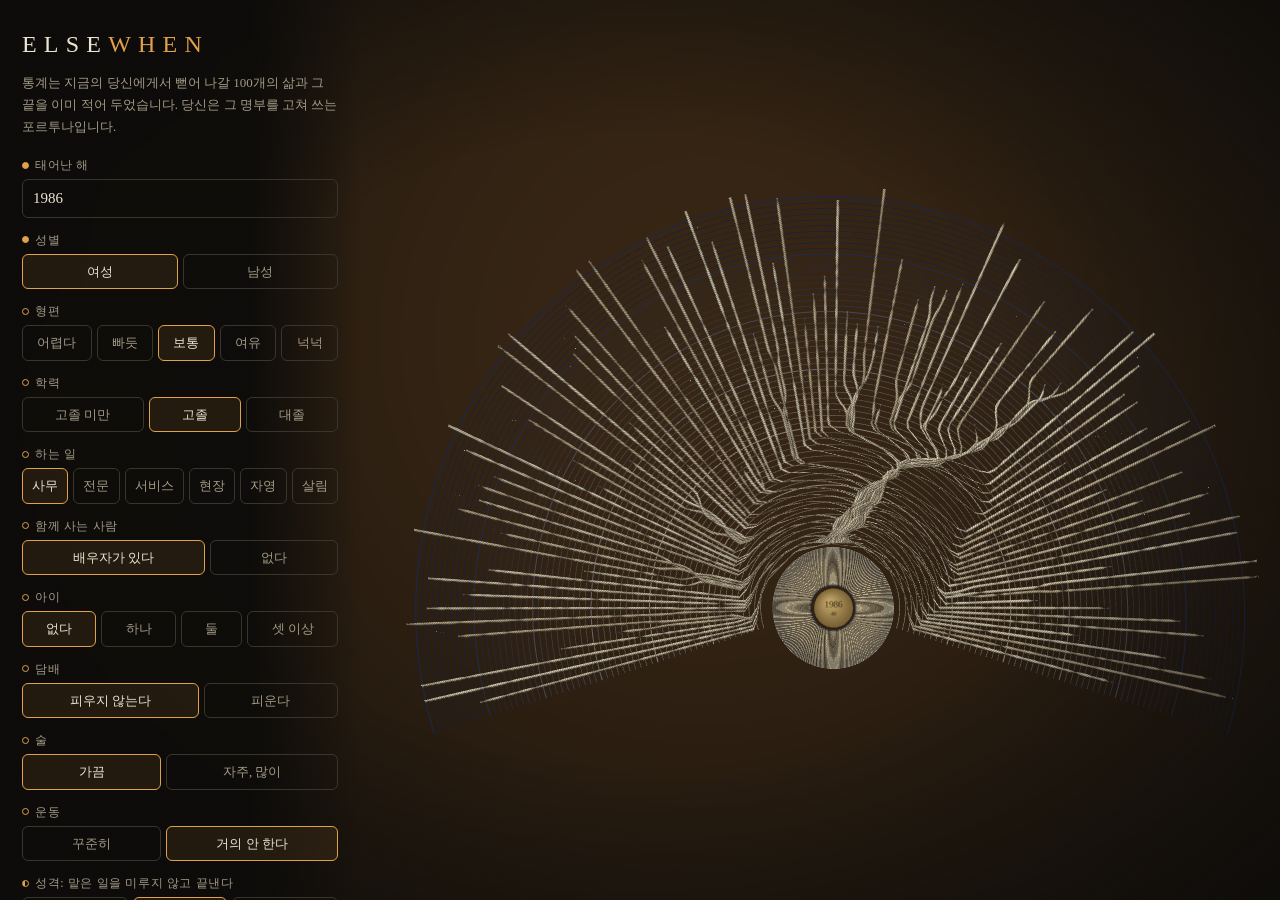
==== fortuna.html @ f563f28f "포르투나의 명부: 책이 먼저, 내기, 한 줄기에서 갈라지는 나무 무슨 게임인지 읽히도록 구조를 바꿨다 (fortuna.html).  - 책이 먼저 나온다: 통계가 써 놓은 100개" ====
<!doctype html>
<html lang="ko">
<head>
<meta charset="utf-8">
<meta name="viewport" content="width=device-width, initial-scale=1, viewport-fit=cover">
<meta name="theme-color" content="#0d0c0a">
<title>ELSEWHEN</title>
<style>
  :root { --ink: #ece4d2; --soft: #a39a86; --dim: #6b6558; --amber: #e2a04a; --line: #3a352c; --bg: #0d0c0a; }
  * { box-sizing: border-box; }
  html, body { height: 100%; margin: 0; background: var(--bg); color: var(--ink); overflow: hidden; }
  body { font: 15px/1.5 "Noto Serif KR", "Nanum Myeongjo", "AppleMyungjo", "Batang", Georgia, serif; -webkit-user-select: none; user-select: none; }
  canvas { position: fixed; inset: 0; width: 100%; height: 100%; display: block; touch-action: none; }
  .vignette { position: fixed; inset: 0; pointer-events: none; background: radial-gradient(ellipse at 50% 50%, rgba(13,12,10,0) 50%, rgba(13,12,10,0.8) 100%); }
  #hud { position: fixed; inset: 0; pointer-events: none; }
  .fade { opacity: 0; transition: opacity 0.9s; }
  .show { opacity: 1 !important; }
  [hidden] { display: none !important; }

  /* 입력 */
  #form { position: fixed; left: 0; top: 0; bottom: 0; width: min(360px, 100%); padding: 26px 22px 26px; overflow-y: auto; pointer-events: auto;
    background: linear-gradient(to right, rgba(13,12,10,0.94) 70%, rgba(13,12,10,0)); transition: opacity 0.8s, transform 0.8s; }
  #form { scrollbar-width: thin; scrollbar-color: #3a352c transparent; }
  #form::-webkit-scrollbar { width: 6px; }
  #form::-webkit-scrollbar-thumb { background: #3a352c; border-radius: 3px; }
  #form.gone { opacity: 0; transform: translateX(-30px); pointer-events: none; }
  #form h1 { margin: 0; font-size: 24px; font-weight: 500; letter-spacing: 0.3em; }
  #form h1 span { color: var(--amber); }
  #form .lead { margin: 10px 0 18px; font-size: 13px; color: var(--soft); line-height: 1.7; }
  .field { margin-top: 13px; }
  .field label { display: flex; align-items: center; gap: 6px; font-size: 12px; color: var(--soft); margin-bottom: 5px; letter-spacing: 0.05em; }
  .grade { width: 7px; height: 7px; border-radius: 50%; border: 1px solid var(--amber); display: inline-block; }
  .grade.stat { background: var(--amber); }
  .grade.research { background: linear-gradient(to right, var(--amber) 50%, transparent 50%); }
  .seg { display: flex; flex-wrap: wrap; gap: 5px; }
  .seg button { flex: 1 1 auto; padding: 7px 8px; font: inherit; font-size: 13px; color: var(--soft); background: transparent; border: 1px solid var(--line); border-radius: 6px; cursor: pointer; }
  .seg button[aria-pressed="true"] { color: var(--ink); border-color: var(--amber); background: rgba(226,160,74,0.1); }
  #year { width: 100%; padding: 7px 10px; font: inherit; font-size: 15px; color: var(--ink); background: transparent; border: 1px solid var(--line); border-radius: 6px; }
  #react { margin-top: 16px; min-height: 20px; font-size: 13px; color: var(--amber); letter-spacing: 0.04em; }
  #begin { margin-top: 10px; width: 100%; padding: 12px; font: inherit; font-size: 15px; letter-spacing: 0.2em; color: #1b1509; background: var(--amber); border: 0; border-radius: 8px; cursor: pointer; }
  .legend { margin-top: 14px; font-size: 11px; color: var(--dim); line-height: 1.8; }
  .legend .grade { margin-right: 4px; }

  /* 명부 */
  #ledger { position: absolute; right: 18px; top: 18px; bottom: 18px; width: 150px; text-align: right; pointer-events: none; }
  #ledger h2 { margin: 0 0 8px; font-size: 12px; font-weight: 500; color: var(--soft); letter-spacing: 0.25em; }
  #ledger h2 b { color: var(--ink); font-weight: 500; letter-spacing: 0.05em; margin-left: 6px; font-variant-numeric: tabular-nums; }
  #ledger ol { list-style: none; margin: 0; padding: 0; max-height: calc(100% - 30px); overflow: hidden;
    -webkit-mask-image: linear-gradient(to bottom, #000 55%, transparent); mask-image: linear-gradient(to bottom, #000 55%, transparent); }
  #ledger li { font-size: 13px; line-height: 1.9; font-style: italic; color: var(--soft); font-variant-numeric: tabular-nums; animation: ink 1.1s ease-out; pointer-events: auto; cursor: pointer; white-space: nowrap; }
  #ledger li b { font-weight: 500; font-style: normal; color: var(--ink); margin-right: 6px; }
  #ledger li:first-child { color: var(--ink); }
  @keyframes ink { from { opacity: 0; color: var(--amber); letter-spacing: 0.12em; } to { opacity: 1; letter-spacing: 0; } }
  #alive { position: absolute; left: 20px; bottom: 18px; font-size: 13px; color: var(--dim); font-variant-numeric: tabular-nums; letter-spacing: 0.08em; }

  /* 책 */
  #book { position: fixed; inset: 0; display: flex; align-items: center; justify-content: center; padding: 16px; pointer-events: none; background: rgba(13,12,10,0.72); }
  #book.show { pointer-events: auto; }
  #book .page { width: min(600px, 100%); max-height: 100%; overflow-y: auto; padding: 30px 30px 26px; background: #16130f; border: 1px solid var(--line); border-radius: 6px; box-shadow: 0 30px 80px rgba(0,0,0,0.6); scrollbar-width: thin; scrollbar-color: #3a352c transparent; }
  #book .kicker { margin: 0; font-size: 12px; color: var(--amber); letter-spacing: 0.25em; }
  #book h2 { margin: 6px 0 14px; font-size: 26px; font-weight: 500; letter-spacing: 0.12em; }
  #book .say { margin: 0 0 14px; font-size: 17px; line-height: 1.75; }
  #book .say b { color: var(--amber); font-weight: 500; }
  #book .say.small { font-size: 15px; margin: 18px 0 10px; }
  #bookList { list-style: none; margin: 0; padding: 12px 0; max-height: 34vh; overflow-y: auto; display: grid; grid-template-columns: 1fr 1fr; column-gap: 28px; border-top: 1px solid var(--line); border-bottom: 1px solid var(--line); scrollbar-width: thin; scrollbar-color: #3a352c transparent; }
  #bookList li { font-size: 13px; line-height: 1.85; font-style: italic; color: var(--soft); font-variant-numeric: tabular-nums; break-inside: avoid; }
  #bookList li i { font-style: normal; color: var(--dim); margin-right: 8px; font-size: 11px; }
  #bookList li s { color: var(--dim); }
  #bookList li em { color: var(--amber); font-style: italic; margin-left: 6px; }
  #bookList li.late em { color: #d98b7a; }
  #bookWager button { font-size: 15px; padding: 10px; }
  #bookGo, #bookAgain { margin-top: 16px; width: 100%; padding: 12px; font: inherit; font-size: 15px; letter-spacing: 0.2em; color: #1b1509; background: var(--amber); border: 0; border-radius: 8px; cursor: pointer; }
  #bookAgain { margin-top: 8px; background: transparent; color: var(--soft); border: 1px solid var(--line); }
  #bookGo:disabled { opacity: 0.35; cursor: default; }
  #count { position: absolute; left: 20px; top: 18px; font-size: 13px; color: var(--soft); letter-spacing: 0.06em; text-shadow: 0 0 12px var(--bg); }
  #count b { color: var(--amber); font-size: 22px; font-weight: 500; margin: 0 6px; font-variant-numeric: tabular-nums; }
  #labels span { position: absolute; transform: translate(-50%, -50%); font-size: 12px; color: var(--soft); white-space: nowrap; text-shadow: 0 0 8px var(--bg), 0 0 3px var(--bg); opacity: 0; transition: opacity 0.8s; pointer-events: none; }
  #labels span.age { color: var(--dim); font-size: 11px; font-variant-numeric: tabular-nums; }
  #labels span.goal { color: var(--amber); letter-spacing: 0.1em; }
  @media (max-width: 640px) { #bookList { grid-template-columns: 1fr; } #book .page { padding: 22px 18px; } }

  .dot { display: inline-block; width: 9px; height: 9px; border-radius: 50%; margin-right: 9px; }
  .dot.warm { background: #ecb878; }
  .dot.cool { background: #8db7dc; }

  /* 질문 */
  #ask span { position: absolute; left: 0; right: 0; text-align: center; font-size: 17px; letter-spacing: 0.1em; text-shadow: 0 0 18px var(--bg), 0 0 6px var(--bg); }
  #ask #optA { top: 9vh; }
  #ask #optB { bottom: 12vh; }
  #ask em { position: absolute; left: 0; right: 0; top: 4.5vh; text-align: center; font-style: normal; font-size: 13px; color: var(--amber); letter-spacing: 0.3em; text-shadow: 0 0 12px var(--bg), 0 0 4px var(--bg); }
  #hint2 { position: absolute; left: 0; right: 0; bottom: 5vh; text-align: center; font-size: 13px; color: var(--soft); letter-spacing: 0.18em; text-shadow: 0 0 12px var(--bg), 0 0 4px var(--bg); }
  #face { position: absolute; left: 0; right: 0; bottom: 0; padding: 70px 0 4vh; text-align: center; background: linear-gradient(to bottom, rgba(13,12,10,0), rgba(13,12,10,0.9) 60%); }
  #face p { margin: 0; }
  #faceLine { font-size: 18px; letter-spacing: 0.1em; }
  #faceSub { font-size: 13px; color: var(--soft); margin-top: 6px !important; font-variant-numeric: tabular-nums; letter-spacing: 0.06em; }
  #again { pointer-events: auto; margin-top: 14px; padding: 8px 20px; font: inherit; font-size: 13px; letter-spacing: 0.2em; color: var(--soft); background: transparent; border: 1px solid var(--line); border-radius: 999px; cursor: pointer; }
  #tag { position: absolute; transform: translate(-50%, -150%); font-size: 13px; padding: 4px 10px; background: rgba(13,12,10,0.85); border: 1px solid var(--line); border-radius: 4px; white-space: nowrap; font-variant-numeric: tabular-nums; }
  @media (max-width: 640px) { #ledger { width: 118px; right: 10px; } #ledger li { font-size: 12px; } }
</style>
</head>
<body>
<canvas id="c"></canvas>
<div class="vignette"></div>

<div id="hud">
  <div id="ledger" class="fade"><h2>명부<b id="ledgerCount">0</b></h2><ol id="ledgerList"></ol></div>
  <div id="alive" class="fade"></div>
  <div id="ask" class="fade"><em id="qword"></em><span id="optA"></span><span id="optB"></span></div>
  <div id="hint2" class="fade"></div>
  <div id="count" class="fade"></div>
  <div id="labels"></div>
  <div id="tag" class="fade"></div>
</div>

<div id="book" class="fade">
  <div class="page">
    <p class="kicker" id="bookKicker"></p>
    <h2 id="bookTitle">포르투나의 명부</h2>
    <p class="say" id="bookSay"></p>
    <ol id="bookList"></ol>
    <p class="say small" id="bookAsk"></p>
    <div class="seg" id="bookWager"></div>
    <button id="bookGo" type="button"></button>
    <button id="bookAgain" type="button" hidden>처음으로</button>
  </div>
</div>

<form id="form" onsubmit="return false">
  <h1>ELSE<span>WHEN</span></h1>
  <p class="lead">통계는 지금의 당신에게서 뻗어 나갈 100개의 삶과 그 끝을 이미 적어 두었습니다. 당신은 그 명부를 고쳐 쓰는 포르투나입니다.</p>

  <div class="field"><label><i class="grade stat"></i>태어난 해</label><input id="year" type="number" min="1936" max="2008" value="1986" inputmode="numeric"></div>
  <div class="field"><label><i class="grade stat"></i>성별</label><div class="seg" data-key="sex"><button data-v="F">여성</button><button data-v="M">남성</button></div></div>
  <div class="field"><label><i class="grade"></i>형편</label><div class="seg" data-key="wealth"><button data-v="1">어렵다</button><button data-v="2">빠듯</button><button data-v="3">보통</button><button data-v="4">여유</button><button data-v="5">넉넉</button></div></div>
  <div class="field"><label><i class="grade"></i>학력</label><div class="seg" data-key="edu"><button data-v="2">고졸 미만</button><button data-v="3">고졸</button><button data-v="4">대졸</button></div></div>
  <div class="field"><label><i class="grade"></i>하는 일</label><div class="seg" data-key="job"><button data-v="office">사무</button><button data-v="professional">전문</button><button data-v="service">서비스</button><button data-v="labor">현장</button><button data-v="business">자영</button><button data-v="home">살림</button></div></div>
  <div class="field"><label><i class="grade"></i>함께 사는 사람</label><div class="seg" data-key="partner"><button data-v="1">배우자가 있다</button><button data-v="0">없다</button></div></div>
  <div class="field"><label><i class="grade"></i>아이</label><div class="seg" data-key="children"><button data-v="0">없다</button><button data-v="1">하나</button><button data-v="2">둘</button><button data-v="3">셋 이상</button></div></div>
  <div class="field"><label><i class="grade"></i>담배</label><div class="seg" data-key="smoking"><button data-v="0">피우지 않는다</button><button data-v="1">피운다</button></div></div>
  <div class="field"><label><i class="grade"></i>술</label><div class="seg" data-key="drinking"><button data-v="0">가끔</button><button data-v="1">자주, 많이</button></div></div>
  <div class="field"><label><i class="grade"></i>운동</label><div class="seg" data-key="exercise"><button data-v="1">꾸준히</button><button data-v="0">거의 안 한다</button></div></div>
  <div class="field"><label><i class="grade research"></i>성격: 맡은 일을 미루지 않고 끝낸다</label><div class="seg" data-key="conscientiousness"><button data-v="high">그렇다</button><button data-v="mid">보통</button><button data-v="low">아니다</button></div></div>

  <p id="react"></p>
  <button id="begin" type="button">명부를 편다</button>
  <p class="legend">
    <i class="grade stat"></i>실제 통계 (UN 인구전망, 미국)<br>
    <i class="grade research"></i>연구로 뒷받침 (관찰 연구의 위험비)<br>
    <i class="grade"></i>출처를 확인하지 않은 가정값<br>
    이것은 예언이 아니라 통계가 그리는 100가지 가능성입니다. 올해 이후의 수치는 모두 전망입니다. 입력한 내용은 이 기기 밖으로 나가지 않습니다. 프로토타입은 미국 통계로만 돕니다.
  </p>
</form>

<script type="module" src="js/fortuna/main.js"></script>
</body>
</html>
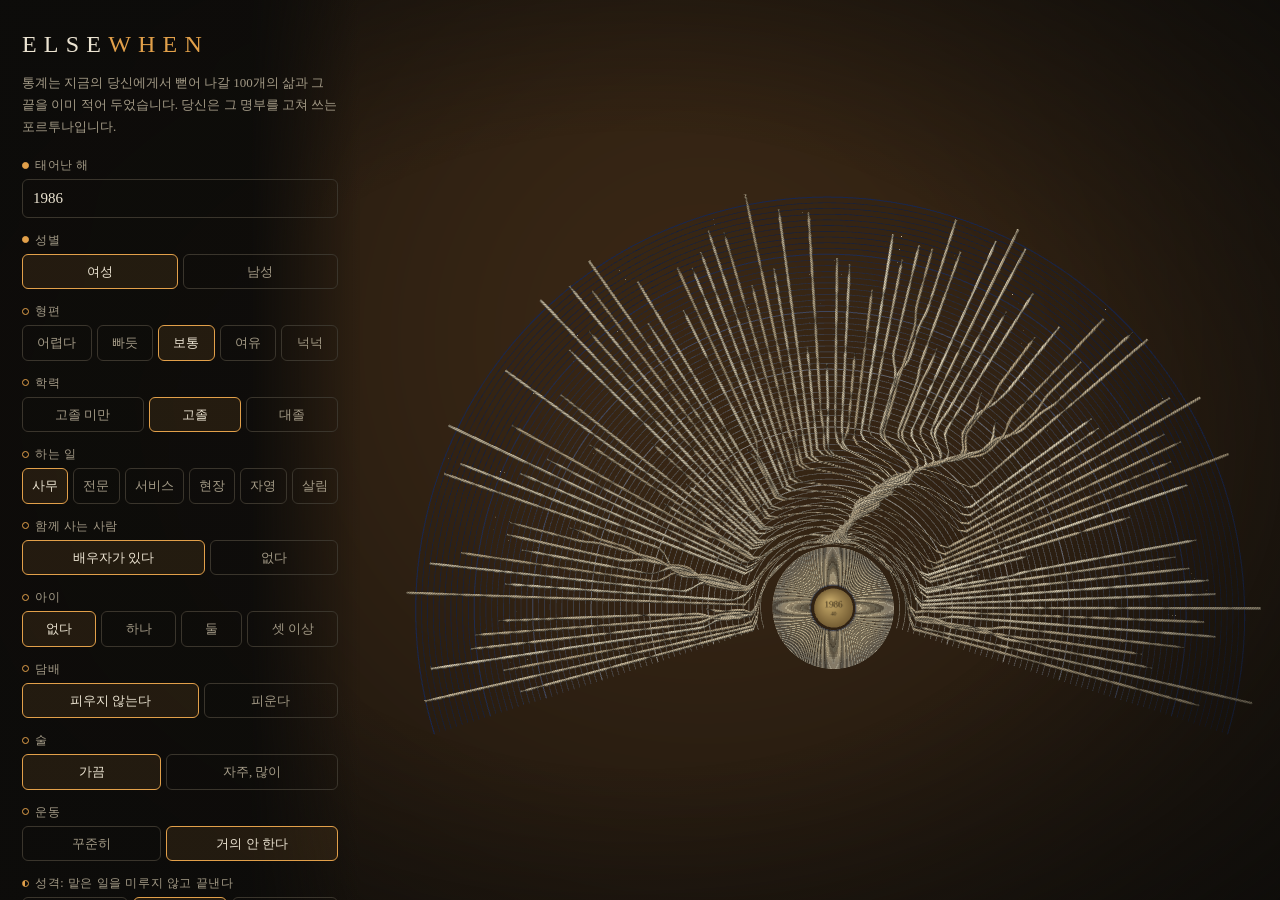
==== commit 841a77c5: "은총과 서원 - 은총(붙잡는 손): 곧 끊어질 가지는 자라는 끝이 달아오르며 떤다. 짧게 누르면 붙잡는다.   붙잡힌 가지는 5년 동안 사망 위험이 0.35배가 된다. 한 판에 세" ====
--- a/fortuna.html
+++ b/fortuna.html
@@ -74,6 +74,18 @@
   #bookGo:disabled { opacity: 0.35; cursor: default; }
   #count { position: absolute; left: 20px; top: 18px; font-size: 13px; color: var(--soft); letter-spacing: 0.06em; text-shadow: 0 0 12px var(--bg); }
   #count b { color: var(--amber); font-size: 22px; font-weight: 500; margin: 0 6px; font-variant-numeric: tabular-nums; }
+  #grace { position: absolute; left: 20px; top: 56px; font-size: 12px; color: var(--soft); letter-spacing: 0.2em; }
+  #grace i { display: inline-block; width: 9px; height: 9px; border-radius: 50%; margin-left: 7px; border: 1px solid var(--amber); }
+  #grace i.on { background: var(--amber); box-shadow: 0 0 8px rgba(226,160,74,0.8); }
+  #vows { position: absolute; left: 20px; top: 84px; margin: 0; padding: 0; list-style: none; width: min(260px, 60vw); }
+  #vows li { font-size: 12px; line-height: 1.6; color: var(--soft); margin-top: 8px; padding-left: 16px; position: relative; animation: ink 1.2s ease-out; }
+  #vows li::before { content: ''; position: absolute; left: 0; top: 6px; width: 8px; height: 8px; border-radius: 50%; border: 1px solid var(--amber); }
+  #vows li b { color: var(--ink); font-weight: 500; margin-right: 5px; }
+  #vows li.kept { color: var(--amber); }
+  #vows li.kept::before { background: var(--amber); }
+  #vows li.broken { color: var(--dim); text-decoration: line-through; }
+  #vows li.broken::before { border-color: var(--dim); }
+  #labels span.vow { color: var(--amber); font-size: 11px; letter-spacing: 0.08em; }
   #labels span { position: absolute; transform: translate(-50%, -50%); font-size: 12px; color: var(--soft); white-space: nowrap; text-shadow: 0 0 8px var(--bg), 0 0 3px var(--bg); opacity: 0; transition: opacity 0.8s; pointer-events: none; }
   #labels span.age { color: var(--dim); font-size: 11px; font-variant-numeric: tabular-nums; }
   #labels span.goal { color: var(--amber); letter-spacing: 0.1em; }
@@ -108,6 +120,8 @@
   <div id="ask" class="fade"><em id="qword"></em><span id="optA"></span><span id="optB"></span></div>
   <div id="hint2" class="fade"></div>
   <div id="count" class="fade"></div>
+  <div id="grace" class="fade"></div>
+  <ol id="vows" class="fade"></ol>
   <div id="labels"></div>
   <div id="tag" class="fade"></div>
 </div>
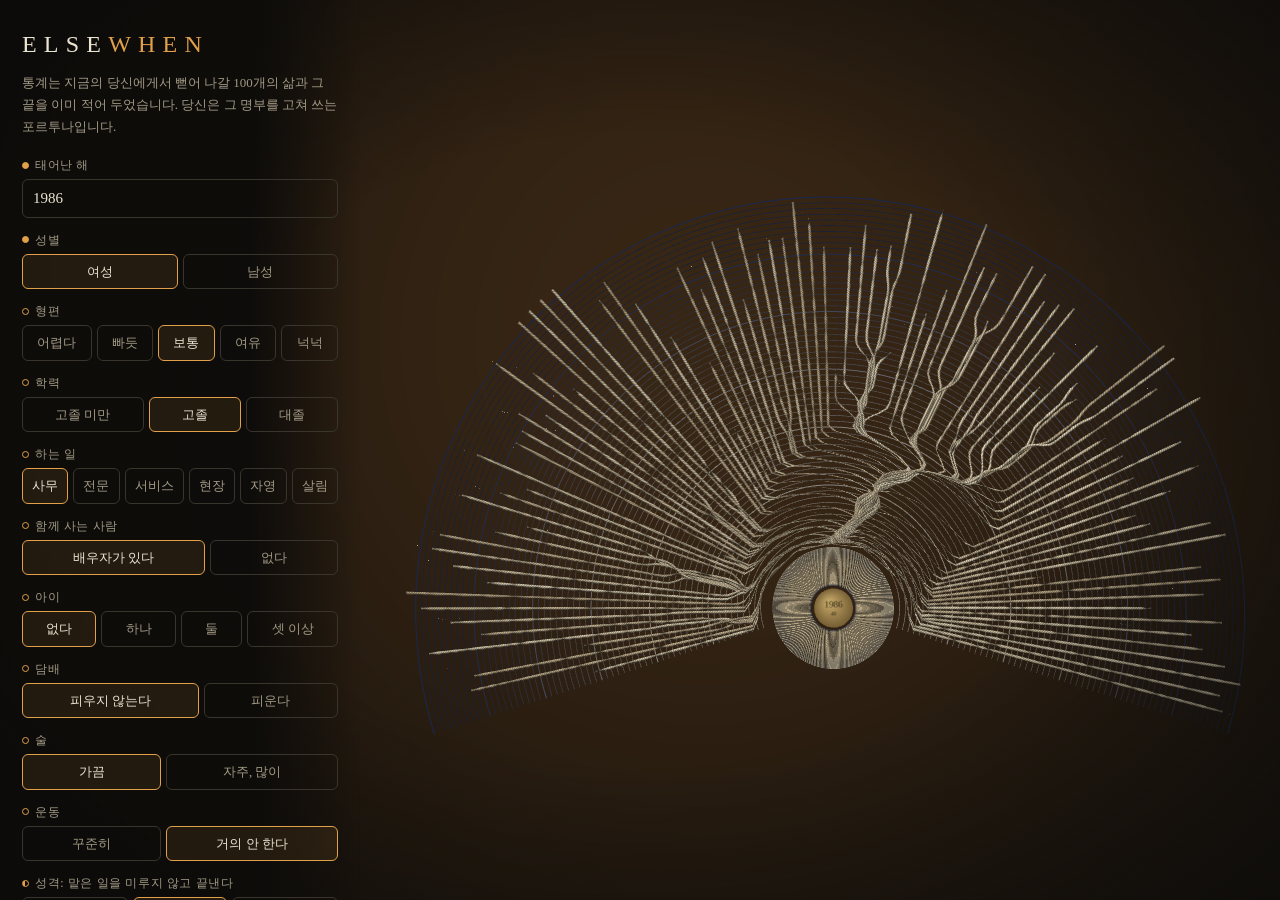
==== commit 665f8ac0: "주관식 답과 저절로 자라는 나무 - 질문에 선택지 대신 직접 답을 쓴다. api/interpret.py 가 Claude(claude-opus-5-5)에게   "100명 가운데 몇 " ====
--- a/fortuna.html
+++ b/fortuna.html
@@ -96,9 +96,22 @@
   .dot.cool { background: #8db7dc; }
 
   /* 질문 */
-  #ask span { position: absolute; left: 0; right: 0; text-align: center; font-size: 17px; letter-spacing: 0.1em; text-shadow: 0 0 18px var(--bg), 0 0 6px var(--bg); }
-  #ask #optA { top: 9vh; }
-  #ask #optB { bottom: 12vh; }
+  #ask span { position: absolute; left: 0; right: 0; text-align: center; font-size: 15px; letter-spacing: 0.08em; text-shadow: 0 0 18px var(--bg), 0 0 6px var(--bg); transition: opacity 0.6s; }
+  #ask #optA { top: 15vh; }
+  #ask #optB { top: 19vh; }
+  #ask.asking #optA, #ask.asking #optB { opacity: 0; }
+  #qprompt { position: absolute; left: 0; right: 0; top: 8.5vh; margin: 0; padding: 0 24px; text-align: center; font-size: 20px; line-height: 1.5; text-shadow: 0 0 18px var(--bg), 0 0 6px var(--bg); }
+  #answerForm { position: absolute; left: 50%; bottom: 10vh; transform: translateX(-50%); width: min(560px, 92vw); display: flex; gap: 8px; pointer-events: auto; transition: opacity 0.5s; }
+  #ask:not(.asking) #answerForm { opacity: 0; pointer-events: none; }
+  #answerText { flex: 1; min-width: 0; padding: 13px 15px; font: inherit; font-size: 16px; color: var(--ink); background: rgba(13,12,10,0.88); border: 1px solid var(--line); border-radius: 8px; }
+  #answerText:focus { outline: none; border-color: var(--amber); }
+  #answerText::placeholder { color: var(--dim); }
+  #answerForm button { flex: none; padding: 0 20px; font: inherit; font-size: 15px; letter-spacing: 0.15em; color: #1b1509; background: var(--amber); border: 0; border-radius: 8px; cursor: pointer; }
+  #answerForm.wait button { opacity: 0.4; cursor: default; }
+  #answerForm.wait #answerText { color: var(--soft); }
+  #choiceButtons { position: absolute; left: 50%; bottom: 10vh; transform: translateX(-50%); display: flex; gap: 8px; pointer-events: auto; }
+  #choiceButtons button { padding: 11px 18px; font: inherit; font-size: 15px; color: var(--ink); background: rgba(13,12,10,0.88); border: 1px solid var(--line); border-radius: 8px; cursor: pointer; }
+  #reading { position: absolute; left: 0; right: 0; bottom: 16vh; margin: 0; padding: 0 24px; text-align: center; font-size: 16px; font-style: italic; color: var(--amber); text-shadow: 0 0 14px var(--bg), 0 0 4px var(--bg); }
   #ask em { position: absolute; left: 0; right: 0; top: 4.5vh; text-align: center; font-style: normal; font-size: 13px; color: var(--amber); letter-spacing: 0.3em; text-shadow: 0 0 12px var(--bg), 0 0 4px var(--bg); }
   #hint2 { position: absolute; left: 0; right: 0; bottom: 5vh; text-align: center; font-size: 13px; color: var(--soft); letter-spacing: 0.18em; text-shadow: 0 0 12px var(--bg), 0 0 4px var(--bg); }
   #face { position: absolute; left: 0; right: 0; bottom: 0; padding: 70px 0 4vh; text-align: center; background: linear-gradient(to bottom, rgba(13,12,10,0), rgba(13,12,10,0.9) 60%); }
@@ -117,7 +130,17 @@
 <div id="hud">
   <div id="ledger" class="fade"><h2>명부<b id="ledgerCount">0</b></h2><ol id="ledgerList"></ol></div>
   <div id="alive" class="fade"></div>
-  <div id="ask" class="fade"><em id="qword"></em><span id="optA"></span><span id="optB"></span></div>
+  <div id="ask" class="fade">
+    <em id="qword"></em>
+    <p id="qprompt"></p>
+    <span id="optA"></span><span id="optB"></span>
+    <p id="reading"></p>
+    <form id="answerForm" autocomplete="off">
+      <input id="answerText" maxlength="300" placeholder="너라면 어떻게 하겠는가 · 한 줄로 적는다" aria-label="답">
+      <button type="submit">답한다</button>
+    </form>
+    <div id="choiceButtons" hidden><button type="button" data-o="0"></button><button type="button" data-o="1"></button></div>
+  </div>
   <div id="hint2" class="fade"></div>
   <div id="count" class="fade"></div>
   <div id="grace" class="fade"></div>
@@ -161,7 +184,7 @@
     <i class="grade stat"></i>실제 통계 (UN 인구전망, 미국)<br>
     <i class="grade research"></i>연구로 뒷받침 (관찰 연구의 위험비)<br>
     <i class="grade"></i>출처를 확인하지 않은 가정값<br>
-    이것은 예언이 아니라 통계가 그리는 100가지 가능성입니다. 올해 이후의 수치는 모두 전망입니다. 입력한 내용은 이 기기 밖으로 나가지 않습니다. 프로토타입은 미국 통계로만 돕니다.
+    이것은 예언이 아니라 통계가 그리는 100가지 가능성입니다. 올해 이후의 수치는 모두 전망입니다. 위의 입력은 이 기기 밖으로 나가지 않습니다. 질문에 직접 쓴 답만, 해석을 위해 서버를 거쳐 Anthropic의 Claude로 보내집니다. 프로토타입은 미국 통계로만 돕니다.
   </p>
 </form>
 
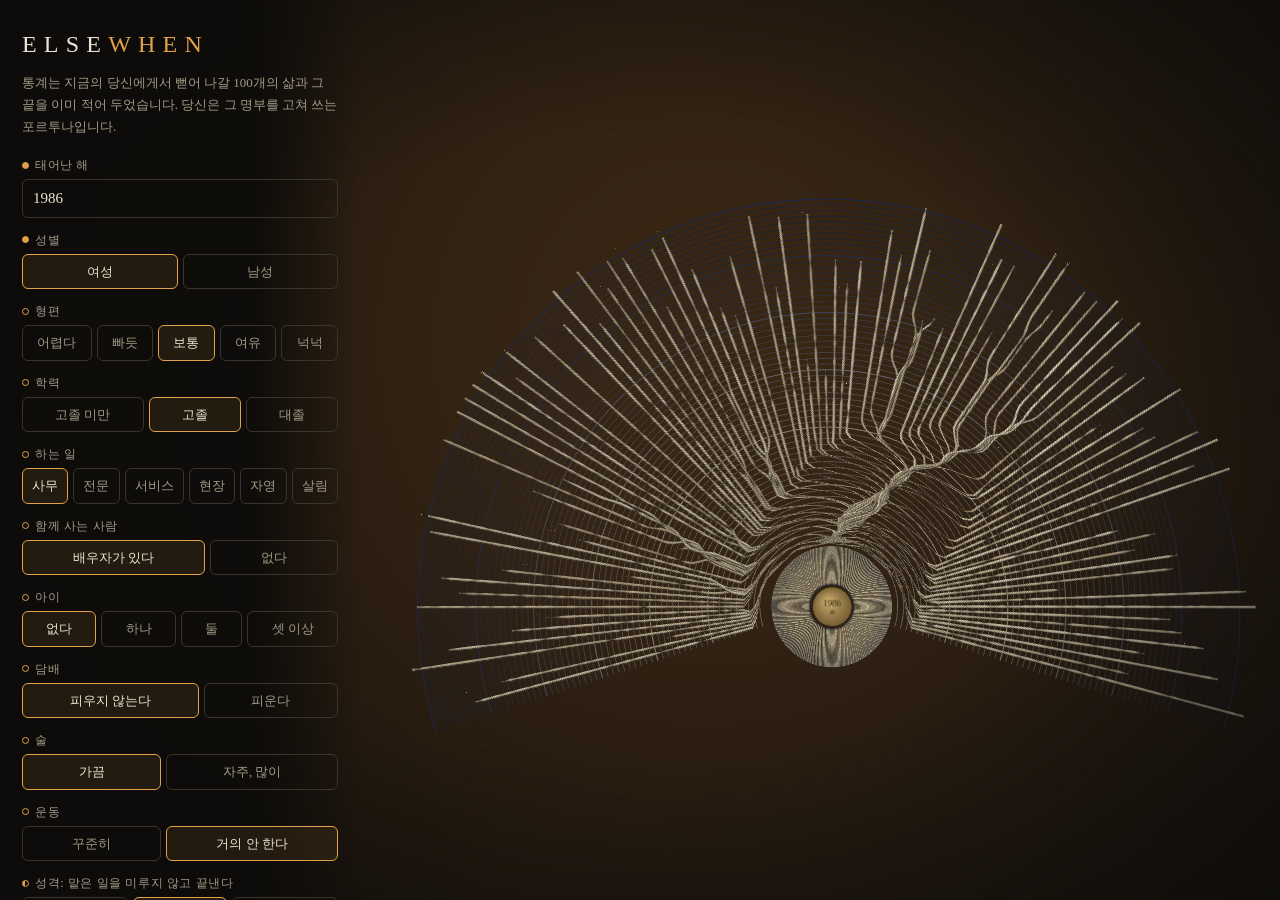
==== commit a7b453da: "AI 해석을 지우고 선택지와 한 줄 기록으로 되돌림 요금이 드는 해석을 쓰지 않기로 했다.  - api/interpret.py, requirements.txt, 로컬 서버의 POS" ====
--- a/fortuna.html
+++ b/fortuna.html
@@ -101,7 +101,7 @@
   #ask #optB { top: 19vh; }
   #ask.asking #optA, #ask.asking #optB { opacity: 0; }
   #qprompt { position: absolute; left: 0; right: 0; top: 8.5vh; margin: 0; padding: 0 24px; text-align: center; font-size: 20px; line-height: 1.5; text-shadow: 0 0 18px var(--bg), 0 0 6px var(--bg); }
-  #answerForm { position: absolute; left: 50%; bottom: 10vh; transform: translateX(-50%); width: min(560px, 92vw); display: flex; gap: 8px; pointer-events: auto; transition: opacity 0.5s; }
+  #answerForm { position: absolute; left: 50%; bottom: calc(10vh + 58px); transform: translateX(-50%); width: min(560px, 92vw); display: flex; gap: 8px; pointer-events: auto; transition: opacity 0.5s; }
   #ask:not(.asking) #answerForm { opacity: 0; pointer-events: none; }
   #answerText { flex: 1; min-width: 0; padding: 13px 15px; font: inherit; font-size: 16px; color: var(--ink); background: rgba(13,12,10,0.88); border: 1px solid var(--line); border-radius: 8px; }
   #answerText:focus { outline: none; border-color: var(--amber); }
@@ -136,8 +136,7 @@
     <span id="optA"></span><span id="optB"></span>
     <p id="reading"></p>
     <form id="answerForm" autocomplete="off">
-      <input id="answerText" maxlength="300" placeholder="너라면 어떻게 하겠는가 · 한 줄로 적는다" aria-label="답">
-      <button type="submit">답한다</button>
+      <input id="answerText" maxlength="300" placeholder="왜 그렇게 고르는가 · 적지 않아도 된다" aria-label="고르는 까닭">
     </form>
     <div id="choiceButtons" hidden><button type="button" data-o="0"></button><button type="button" data-o="1"></button></div>
   </div>
@@ -184,7 +183,7 @@
     <i class="grade stat"></i>실제 통계 (UN 인구전망, 미국)<br>
     <i class="grade research"></i>연구로 뒷받침 (관찰 연구의 위험비)<br>
     <i class="grade"></i>출처를 확인하지 않은 가정값<br>
-    이것은 예언이 아니라 통계가 그리는 100가지 가능성입니다. 올해 이후의 수치는 모두 전망입니다. 위의 입력은 이 기기 밖으로 나가지 않습니다. 질문에 직접 쓴 답만, 해석을 위해 서버를 거쳐 Anthropic의 Claude로 보내집니다. 프로토타입은 미국 통계로만 돕니다.
+    이것은 예언이 아니라 통계가 그리는 100가지 가능성입니다. 올해 이후의 수치는 모두 전망입니다. 입력한 내용과 적은 글은 이 기기 밖으로 나가지 않습니다. 프로토타입은 미국 통계로만 돕니다.
   </p>
 </form>
 
